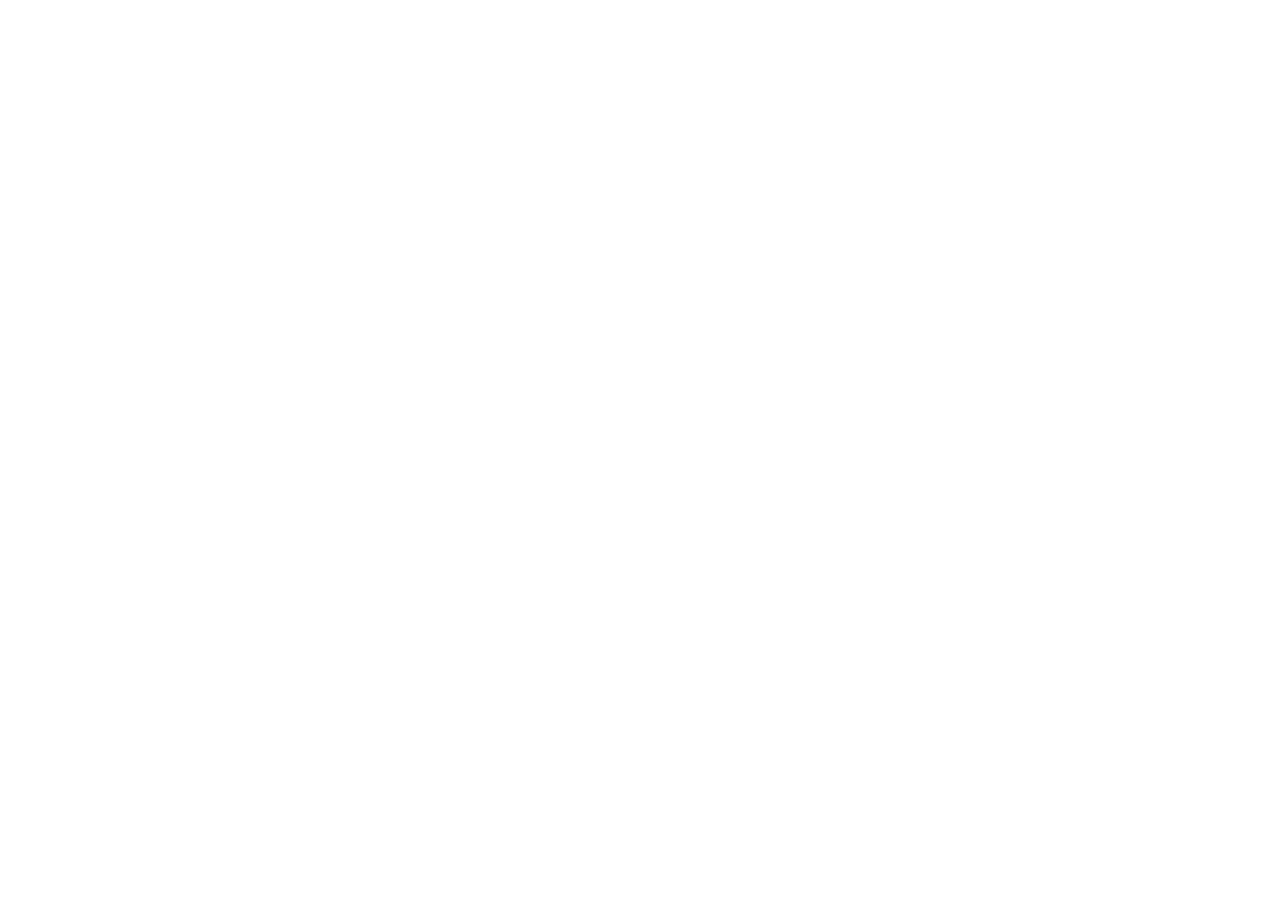
==== invitacionBoda/index.html @ 72784515 "add" ====
<!DOCTYPE html>
<html lang="en">
<head>
    <meta charset="UTF-8">
    <meta name="viewport" content="width=device-width, initial-scale=1.0">
    <title>Invitacion Boda</title>
</head>
<body>
    
</body>
</html>
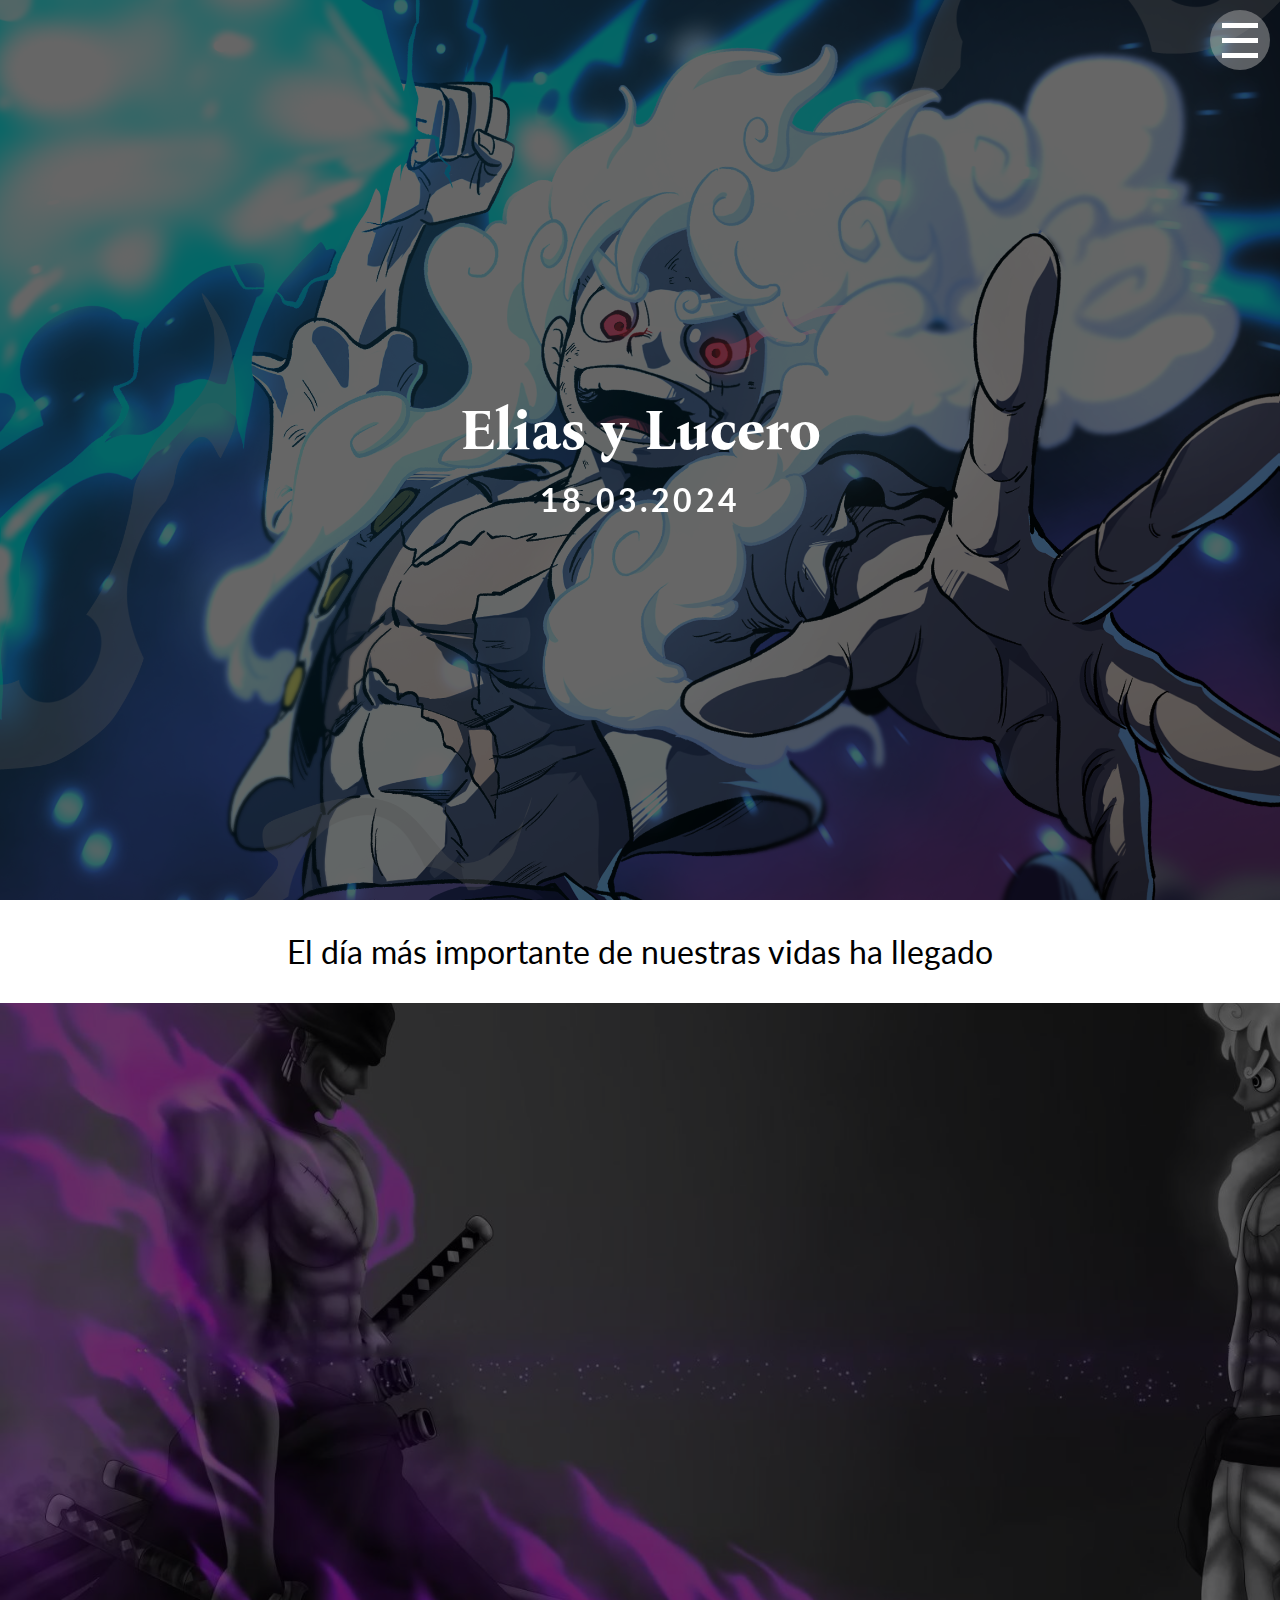
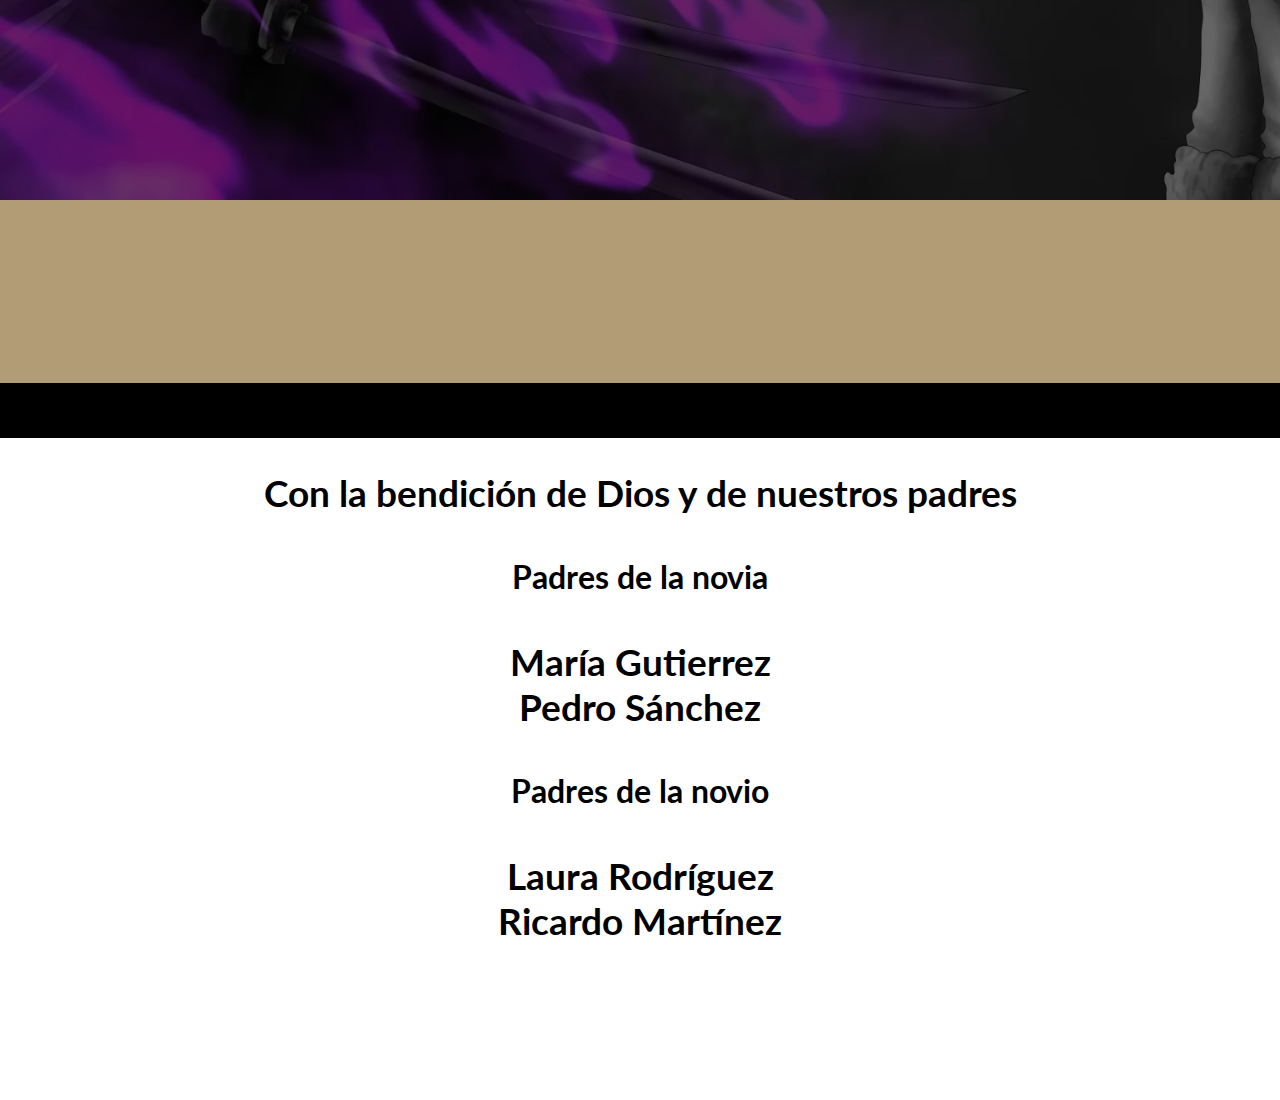
==== commit 9cd76f37: "prueba" ====
--- a/invitacionBoda/index.html
+++ b/invitacionBoda/index.html
@@ -1,11 +1,403 @@
 <!DOCTYPE html>
 <html lang="en">
+
 <head>
     <meta charset="UTF-8">
     <meta name="viewport" content="width=device-width, initial-scale=1.0">
     <title>Invitacion Boda</title>
+    <link rel="preconnect" href="https://fonts.googleapis.com">
+    <link rel="preconnect" href="https://fonts.gstatic.com" crossorigin>
+    <link href="https://fonts.googleapis.com/css2?family=Bona+Nova:ital@1&display=swap" rel="stylesheet">
+    <link href="https://fonts.googleapis.com/css2?family=Lato&display=swap" rel="stylesheet">
+    <link rel="stylesheet" href="./index.css">
+    <link href="https://unpkg.com/aos@2.3.1/dist/aos.css" rel="stylesheet">
+    <style>
+        html {
+            box-sizing: border-box;
+            font-size: 16px;
+            font-family: 'Lato', sans-serif;
+        }
+
+        *,
+        *::before,
+        *::after {
+            box-sizing: inherit;
+        }
+
+        body {
+            margin: 0;
+            padding: 0;
+        }
+
+        h1,
+        h2,
+        h3 {
+            margin: 0;
+        }
+
+        .container {
+            max-width: 1100px;
+            padding-inline: 2rem;
+            margin: auto;
+        }
+
+
+        .slides {
+            height: 100vh;
+            width: 100%;
+            /* overflow-x: hidden; */
+            /*COMO SERA UN RECORRIDO EN EL EJE VERTICAL LAS DIAPOS */
+            /* overflow-y: scroll;
+	scroll-snap-type:block mandatory; */
+        }
+
+        .slide {
+            width: 100%;
+            height: inherit;
+            /* scroll-snap-align:center; */
+        }
+
+        /****** 1er Slide */
+        .hero {
+            background-image: url('./images/op1.png');
+            background-repeat: no-repeat;
+            background-size: cover;
+            background-position: center;
+            background-attachment: fixed;
+            position: relative;
+            display: grid;
+            align-content: center;
+            justify-content: center;
+        }
+
+        .hero::before {
+            content: "";
+            position: absolute;
+            width: 100%;
+            height: inherit;
+            background-color: black;
+            opacity: .6;
+        }
+
+        .content {
+            position: relative;
+            color: rgb(255, 255, 255);
+            text-align: center;
+        }
+
+        .content__names {
+            font-family: 'Bona Nova', sans-serif;
+            font-size: 3.5rem;
+            padding: 1rem 0;
+        }
+
+        .content__date {
+            font-size: 2rem;
+            letter-spacing: .2rem;
+        }
+
+
+        /****** 2do Slide */
+        .countdown {
+            background-image: url('./images/op3.jpg');
+            background-position: left;
+            background-size: cover;
+            position: relative;
+        }
+
+        .countdown::before {
+            content: "";
+            position: absolute;
+            width: 100%;
+            height: inherit;
+            background-color: black;
+            opacity: .6;
+        }
+
+        .box {
+            width: 100%;
+            background-color: white;
+            font-size: 2rem;
+            padding: 2rem 2rem;
+            text-align: center;
+            position: relative;
+        }
+
+        .date {
+            text-align: center;
+            margin-top: 2rem;
+            position: relative;
+            color: white;
+        }
+
+        .date>* {
+            margin-bottom: 1rem;
+        }
+
+        .date__format {
+            font-weight: normal;
+            word-spacing: .2rem;
+            font-size: 2rem;
+        }
+
+        .date__expression {
+            font-size: 2.5rem;
+            letter-spacing: .1rem;
+        }
+
+        .date__counter {
+            display: flex;
+            justify-content: center;
+            gap: .5rem;
+            max-width: 70rem;
+        }
+
+        .date__box {
+            font-size: 1.5rem;
+            border: 1px solid white;
+            padding: 1rem 0;
+            flex-grow: 1;
+            max-width: 120px;
+        }
+
+        .date__button {
+            padding: .8rem 2rem;
+            font-size: 1rem;
+            color: rgb(47, 47, 47);
+            font-weight: bold;
+            border-radius: .5rem;
+        }
+
+        /******  Components */
+        .box--brown {
+            background-color: rgb(177, 156, 117);
+            color: white;
+        }
+
+        .box--brown h3 {
+            font-family: 'Bona Nova', sans-serif;
+            font-weight: normal;
+            font-size: 2rem;
+        }
+
+        .box--brown h2 {
+            font-weight: medium;
+        }
+
+        .box--brown h4 {
+            margin: 0;
+            font-size: 1.2rem;
+            font-weight: normal;
+        }
+
+        .box--black {
+            background-color: black;
+            color: white;
+            font-size: 1.5rem;
+            padding: .8rem 2rem;
+        }
+
+        /******  Nav */
+        /*Button*/
+        .toggle {
+            cursor: pointer;
+            display: inline-block;
+            background-color: rgb(169 169 169 / 50%);
+            width: 60px;
+            height: 60px;
+            display: flex;
+            flex-direction: column;
+            align-items: center;
+            justify-content: center;
+            border-radius: 50%;
+            position: fixed;
+            z-index: 10;
+            right: 10px;
+            top: 10px;
+        }
+
+        .toggle span {
+            cursor: pointer;
+            position: relative;
+            width: 36px;
+            height: 5px;
+            background-color: #ffffff;
+            display: block;
+            margin: 5px 0;
+            transition: .5s;
+        }
+
+        .toggle span:nth-child(1) {
+            transform-origin: left;
+        }
+
+        .toggle span:nth-child(2) {
+            transform-origin: center;
+        }
+
+        .toggle span:nth-child(3) {
+            transform-origin: left;
+        }
+
+        .toggle.active span:nth-child(1) {
+            transform: rotate(45deg);
+            left: 5px;
+        }
+
+        .toggle.active span:nth-child(2) {
+            transform: rotate(315deg);
+            right: 0px;
+            top: -2px;
+            left: 0px;
+        }
+
+        .toggle.active span:nth-child(3) {
+            transform: scaleX(0);
+        }
+        /*nav*/
+        .nav{
+            position: fixed;
+            z-index: 9;
+            top: 0;
+            bottom: 0;
+            left: 0;
+            right: 0;
+            background-color: rgb(80, 80, 80);
+            display: flex;
+            flex-direction: column;
+            justify-content: center;
+            align-items: center;            
+            overflow-y: auto;
+            transform: translateX(-100%);
+            transition: transform ease-in-out .5s;
+        }
+        .nav.active{
+            transform: translateX(0);
+        }
+        .nav a{
+            color: white;
+            text-decoration: none;
+            font-size: 1.5rem;
+            display: block;
+            width: 100%;
+            text-align: center;
+            padding: 1rem;
+        }
+        .nav a:hover{
+            background-color: black;
+        }
+    </style>
 </head>
+
 <body>
-    
+    <!--------  NAV  -------->
+    <a class="toggle">
+        <span></span>
+        <span></span>
+        <span></span>
+    </a>
+    <nav class="nav">
+        <a href="#">Seccion 1</a>
+        <a href="#">Seccion 2</a>
+        <a href="#">Seccion 3</a>
+        <a href="#">Seccion 4</a>
+        <a href="#">Seccion 5</a>
+    </nav>
+    <!--------  NAV  -------->
+
+    <!--------  Slides  -------->
+    <main class="slides">
+        <!--------  1er Slide  -------->
+        <section class="slide hero">
+            <div class="container">
+                <div class="content" data-aos="zoom-in" data-aos-duration="1000">
+                    <h1 class="content__names">Elias y Lucero</h1>
+                    <h2 class="content__date">18.03.2024</h2>
+                </div>
+            </div>
+        </section>
+        <!--------  2do Slide  -------->
+        <section class="slide countdown">
+            <div class="box">
+                El día más importante de nuestras vidas ha llegado
+            </div>
+            <div class="container">
+                <div class="date" data-aos="fade-up" data-aos-anchor-placement="center-bottom" data-aos-duration="1000">
+                    <h2 class="date__format">Sábado 16 de Marzo 2024</h2>
+                    <h2 class="date__expression">!Nos casamos¡</h2>
+                    <div class="date__counter">
+                        <div class="date__box">
+                            <div class="date__number">143</div>
+                            <div class="date__content">Días</div>
+                        </div>
+                        <div class="date__box">
+                            <div class="date__number">07</div>
+                            <div class="date__content">Hrs</div>
+                        </div>
+                        <div class="date__box">
+                            <div class="date__number">07</div>
+                            <div class="date__content">Hrs</div>
+                        </div>
+                        <div class="date__box">
+                            <div class="date__number">07</div>
+                            <div class="date__content">Hrs</div>
+                        </div>
+                    </div>
+                    <button class="date__button">
+                        Agregar al Calendario
+                    </button>
+                </div>
+            </div>
+        </section>
+        <!--------  3ER Slide  -------->
+        <section class="slide">
+            <div class="box box--brown">
+                <div class="div" data-aos="zoom-in" data-aos-duration="1000">
+                    <h3>¡Es un placer Invitarlos!</h3>
+                    <h2>Familia de Demo</h2>
+                    <h4>Mensaje de Demo</h4>
+                </div>
+            </div>
+            <div class="box box--black">
+                <div data-aos="zoom-in" data-aos-duration="1000">
+                    Invitación válida por 4 PASES
+                </div>
+            </div>
+            <div class="box">
+                <h3>Con la bendición de Dios y de nuestros padres</h3>
+                <div class="parents">
+                    <div class="div">
+                        <h4>Padres de la novia</h4>
+                        <h3>María Gutierrez <br>
+                            Pedro Sánchez</h3>
+                    </div>
+                    <div class="div">
+                        <h4>Padres de la novio</h4>
+                        <h3>Laura Rodríguez <br>
+                            Ricardo Martínez</h3>
+                    </div>
+                </div>
+            </div>
+        </section>
+    </main>
+
+    <br><br><br><br><br><br><br><br><br><br><br><br><br><br><br><br><br><br><br><br><br><br><br><br><br><br><br><br><br><br>
+
+    <script src="https://unpkg.com/aos@2.3.1/dist/aos.js"></script>
+    <script>
+        AOS.init();
+    </script>
+    <script>
+        const $button = document.querySelector(".toggle");
+        const $toggle = document.querySelector(".toggle, .toggle > *");
+        const $nav = document.querySelector("nav");
+        $toggle.addEventListener("click", (e) => {
+            console.log($toggle);
+            console.log($button);
+            $button.classList.toggle("active");
+            $nav.classList.toggle("active");    
+        })
+    </script>
 </body>
+
 </html>